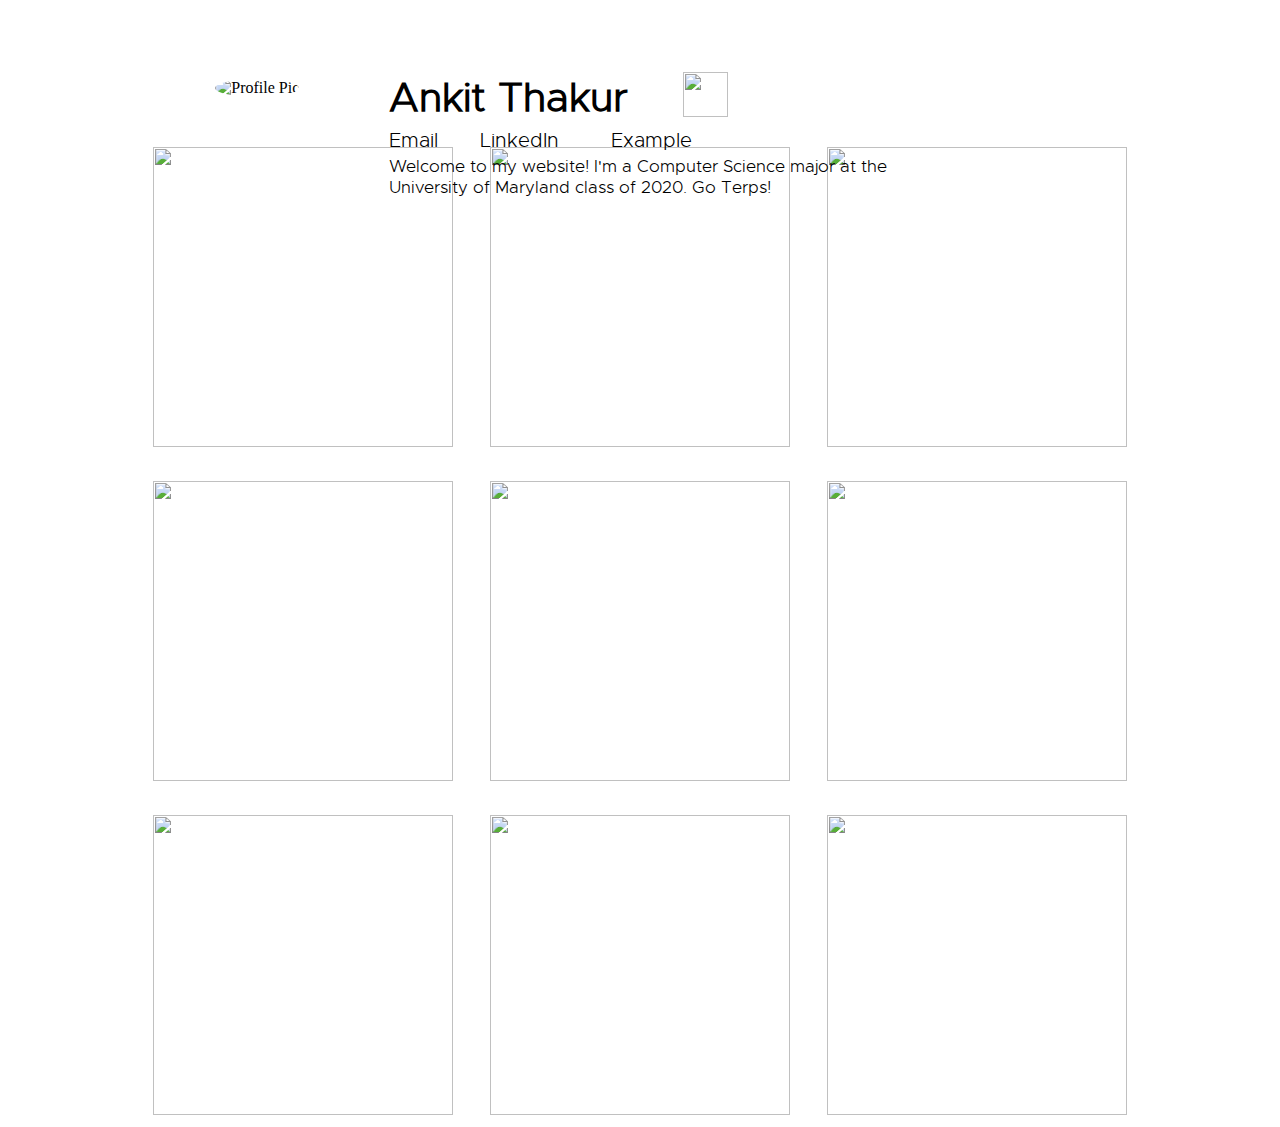
==== index.html @ dbe8eaa2 "Create index.html" ====
<!doctype html>
<html>
<head>
	<meta charset="UTF-8">
	<title>Ankit Thakur</title>
	<link href="../MyWebsite/myWebsite.css" rel="stylesheet" type="text/css">
</head>

<body>
	<div id = "wrapper">
		<div class = "header">
			<img src = "../Resumes/professional pic.png" alt = "Profile Pic" id="profile_pic"/>
				<h1 id = "name">Ankit Thakur</h1>
				<img src="verify.png" id="verify" width="30%"/>
				<div class = "slide-info">
					<p id="email">Email</p>
					<p id="linked">LinkedIn</p>
					<p id="example">Example</p>
				</div>
				<p id="description">Welcome to my website! I'm a Computer Science major at the University of Maryland class of 2020.  Go Terps!</p>
		</div>
		
		
		
	<div class = "image-grid">
		<div class = "column">
			<div  class = "img1">
				<a href = "panel1.html">
					<img src = "images/elephant.JPG"/>
					<p1>About Me</p1>
				</a>
			</div>
			<div class = "img2">
				<a href = "panel2.html">
					<img src = "images/enes.jpeg"/>
					<p2>My Coding Experience</p2>
				</a>
			</div>
			<div class = "img3">
				<img src = "images/camera.jpg"/>
				<p3>Videos</p3>
			</div>	
		</div>
		
		<div class = "column">
			<div  class = "img4">
				<a href = "panel4.html">
					<img src = "images/bigM.JPG"/>
					<p4>Education</p4>
				</a>
			</div>
			<div class = "img5">
				<a href = "panel5.html">
					<img src = "image2.jpeg"/>
					<p5>My Extra-Cirricular<br> Experiences</p5>
				</a>
			</div>
			<div class = "img6">
					<img src = "image3.PNG"/>
<!--					<img src = "images/gears.gif" class = "gears"/>-->
					<p6>Under Constuction<br>Come Back Later!</p6>
			</div>	
		</div>

		<div class = "column">
			<div  class = "img7">
				<a href = "panel7.html">
					<img src = "image1.jpg"/>
					<p7>My Skills</p7>
				</a>
			</div>
			<div class = "img8">
				<a href = "panel8.html">
					<img src = "image2.jpeg"/>
					<p8>Volunteering</p8>
				</a>
			</div>
			<div class = "img9">
				<img src = "image3.PNG"/>
				<p9>Under Constuction<br>Come Back Later!</p9>	
			</div>	
		</div>
	</div>
</div>
		
	
</body>
</html>
---- MyWebsite/myWebsite.css ----
@charset "UTF-8";

@font-face {
	font-family: 'metro-thin';
	src: url(fonts/metropolis-thin-webfont.woff) format('woff'),
}
@font-face {
	font-family: 'metro-light';
	src: url(fonts/metropolis-light-webfont.woff);
}
@font-face {
	font-family: 'metro-semibold';
	src: url(fonts/metropolis-semibold-webfont.woff) format('woff');
}
#wrapper {
	max-width: 1300px;
	margin: 0 auto;
}
.header {
	width: 80%;
	height: auto;
	margin: auto;
}

#profile_pic {
	height: 160px;
	border-radius: 50%;
	margin-left: 8%;
	margin-top: 7%;
}
#name{
	display:inline-block;
	font-family: "metro-light";
	font-size: 40px;
	position: absolute;
	margin-left: 7%;
	margin-top: 5%
}
#verify {
	height: 45px;
	width: 45px;
	margin-left: 30%;
	margin-top: 5%;
	overflow: hidden;
	object-fit:cover;
	position: absolute;
}
.slide-info {
	margin-left: 7%;
	margin-top: 7%;
	font-family: "metro-light";
	font-size: 20px;
	display: inline-flex;
	position: absolute;
	padding: 10px 0;
}
#email {
	margin-left: 0%;
}
#linked {
	margin-left: 20%;
}
#example {
	margin-left: 25%;	
}
#description{
	width: 500px;
	display:inline-block;
	font-family: "metro-light";
	font-size: 17px;
	position: absolute;
	margin-left: 7%;
	margin-top: 10%;
	padding: 20px 0;
}
.image-grid {
	width: 80%;
	display: flex;
	flex-wrap: wrap;
	margin: auto;
	margin-top: 20px;
}
.column { 
	flex: 25%;
	width:300px;
	margin: auto;
	text-align: center;
}
.column img {
	height: 300px;
	width: 300px;
	overflow: hidden;
	object-fit:cover;
	margin-top: 30px;
}
.column img:hover {
	-webkit-filter: brightness(75%) contrast(120%);
	cursor: pointer;
}

.column p1,p2,p3 {
	font-size: 17px;
/*	text-align: center;*/
	font-family: 'metro-semibold';
    color: white;
	position: absolute;
	margin-top: 170px;
	visibility: hidden;
}
.column p1{margin-left: -195px;}
.column p2{margin-left: -240px;}
.column p3{margin-left: -180px;}

.img1:hover p1 { visibility: visible; }
.img2:hover p2 { visibility: visible; }
.img3:hover p3 { visibility: visible; }

.column p4,p5,p6 {
	font-size: 17px;
	text-align: center;
	font-family: 'metro-semibold';
    color: white;
	position: absolute;
	margin-top: 170px;;
	visibility: hidden;
}
.column p4{margin-left: -200px;}
.column p5{margin-left: -225px;}
.column p6{margin-left: -200px;}

.img4:hover p4 { visibility: visible; }
.img5:hover p5 { visibility: visible; }
.img6:hover p6 { visibility: visible; }

.column p7,p8,p9 {
	font-size: 17px;
	text-align: center;
	font-family: 'metro-semibold';
    color: white;
	position: absolute;
	margin-top: 170px;;
	margin-left: -250px;
	visibility: hidden;
}
.column p7{margin-left: -185px;}
.column p8{margin-left: -210px;}
.column p9{margin-left: -225px;}

.img7:hover p7 { visibility: visible; }
.img8:hover p8 { visibility: visible; }
.img9:hover p9 { visibility: visible; }
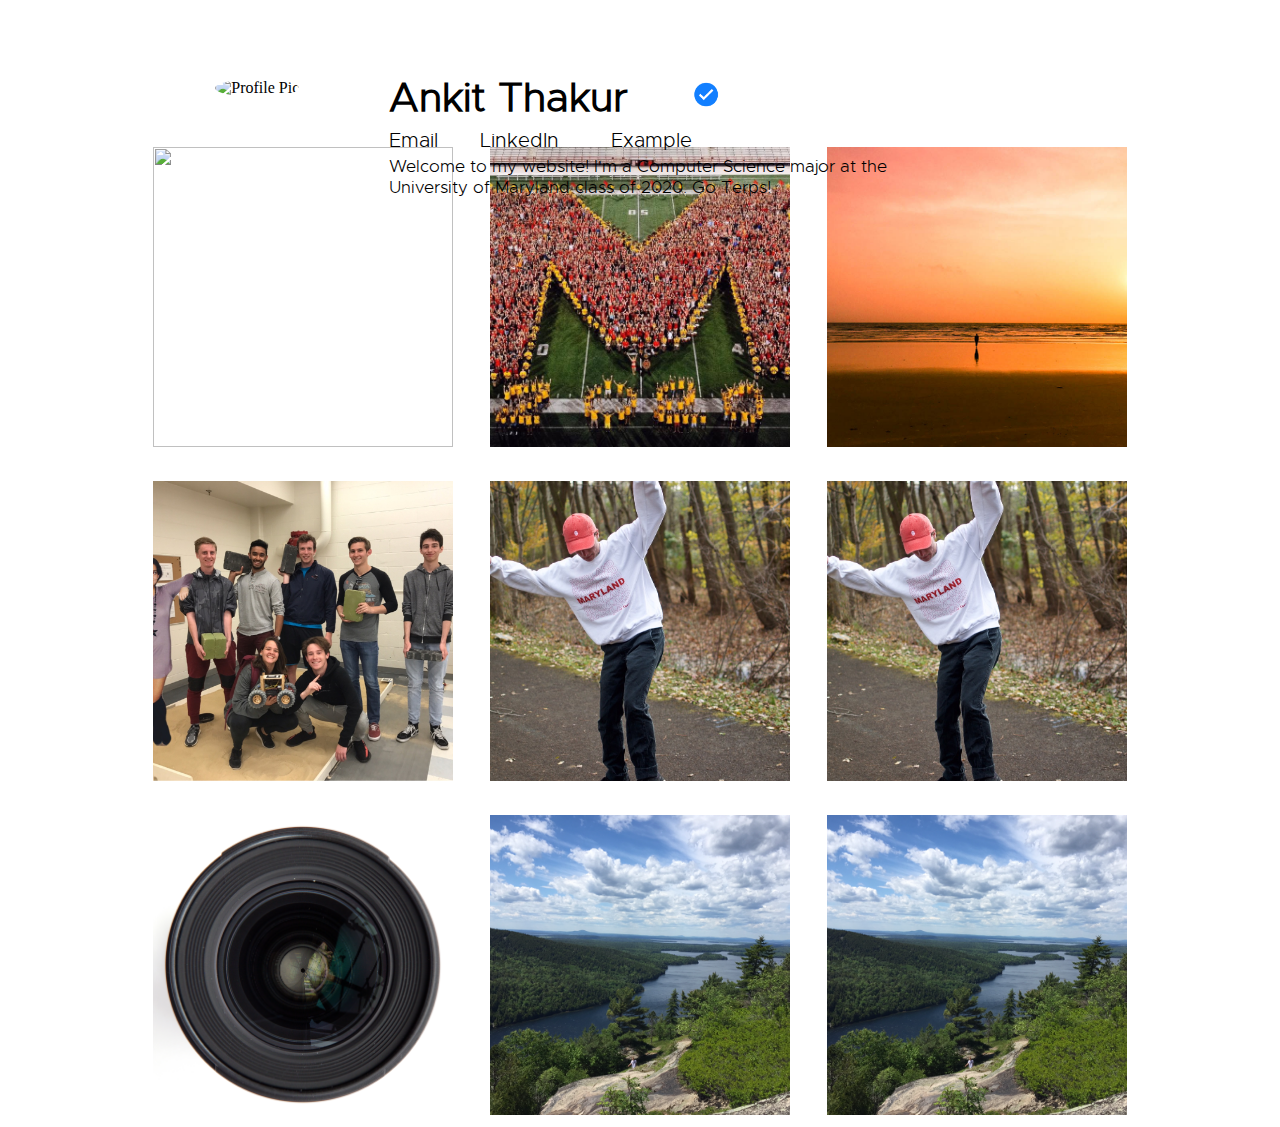
==== commit a56441f5: "Update index.html" ====
--- a/index.html
+++ b/index.html
@@ -3,7 +3,7 @@
 <head>
 	<meta charset="UTF-8">
 	<title>Ankit Thakur</title>
-	<link href="../MyWebsite/myWebsite.css" rel="stylesheet" type="text/css">
+	<link href="myWebsite.css" rel="stylesheet" type="text/css">
 </head>
 
 <body>
--- a/myWebsite.css
+++ b/myWebsite.css
@@ -0,0 +1,155 @@
+@charset "UTF-8";
+
+@font-face {
+	font-family: 'metro-thin';
+	src: url(fonts/metropolis-thin-webfont.woff) format('woff'),
+}
+@font-face {
+	font-family: 'metro-light';
+	src: url(fonts/metropolis-light-webfont.woff);
+}
+@font-face {
+	font-family: 'metro-semibold';
+	src: url(fonts/metropolis-semibold-webfont.woff) format('woff');
+}
+#wrapper {
+	max-width: 1300px;
+	margin: 0 auto;
+}
+.header {
+	width: 80%;
+	height: auto;
+	margin: auto;
+}
+
+#profile_pic {
+	height: 160px;
+	border-radius: 50%;
+	margin-left: 8%;
+	margin-top: 7%;
+}
+#name{
+	display:inline-block;
+	font-family: "metro-light";
+	font-size: 40px;
+	position: absolute;
+	margin-left: 7%;
+	margin-top: 5%
+}
+#verify {
+	height: 45px;
+	width: 45px;
+	margin-left: 30%;
+	margin-top: 5%;
+	overflow: hidden;
+	object-fit:cover;
+	position: absolute;
+}
+.slide-info {
+	margin-left: 7%;
+	margin-top: 7%;
+	font-family: "metro-light";
+	font-size: 20px;
+	display: inline-flex;
+	position: absolute;
+	padding: 10px 0;
+}
+#email {
+	margin-left: 0%;
+}
+#linked {
+	margin-left: 20%;
+}
+#example {
+	margin-left: 25%;	
+}
+#description{
+	width: 500px;
+	display:inline-block;
+	font-family: "metro-light";
+	font-size: 17px;
+	position: absolute;
+	margin-left: 7%;
+	margin-top: 10%;
+	padding: 20px 0;
+}
+.image-grid {
+	width: 80%;
+	display: flex;
+	flex-wrap: wrap;
+	margin: auto;
+	margin-top: 20px;
+}
+.column { 
+	flex: 25%;
+	width:300px;
+	margin: auto;
+	text-align: center;
+}
+.column img {
+	height: 300px;
+	width: 300px;
+	overflow: hidden;
+	object-fit:cover;
+	margin-top: 30px;
+}
+.column img:hover {
+	-webkit-filter: brightness(75%) contrast(120%);
+	cursor: pointer;
+}
+
+.column p1,p2,p3 {
+	font-size: 17px;
+/*	text-align: center;*/
+	font-family: 'metro-semibold';
+    color: white;
+	position: absolute;
+	margin-top: 170px;
+	visibility: hidden;
+}
+.column p1{margin-left: -195px;}
+.column p2{margin-left: -240px;}
+.column p3{margin-left: -180px;}
+
+.img1:hover p1 { visibility: visible; }
+.img2:hover p2 { visibility: visible; }
+.img3:hover p3 { visibility: visible; }
+
+.column p4,p5,p6 {
+	font-size: 17px;
+	text-align: center;
+	font-family: 'metro-semibold';
+    color: white;
+	position: absolute;
+	margin-top: 170px;;
+	visibility: hidden;
+}
+.column p4{margin-left: -200px;}
+.column p5{margin-left: -225px;}
+.column p6{margin-left: -200px;}
+
+.img4:hover p4 { visibility: visible; }
+.img5:hover p5 { visibility: visible; }
+.img6:hover p6 { visibility: visible; }
+
+.column p7,p8,p9 {
+	font-size: 17px;
+	text-align: center;
+	font-family: 'metro-semibold';
+    color: white;
+	position: absolute;
+	margin-top: 170px;;
+	margin-left: -250px;
+	visibility: hidden;
+}
+.column p7{margin-left: -185px;}
+.column p8{margin-left: -210px;}
+.column p9{margin-left: -225px;}
+
+.img7:hover p7 { visibility: visible; }
+.img8:hover p8 { visibility: visible; }
+.img9:hover p9 { visibility: visible; }
+
+
+
+
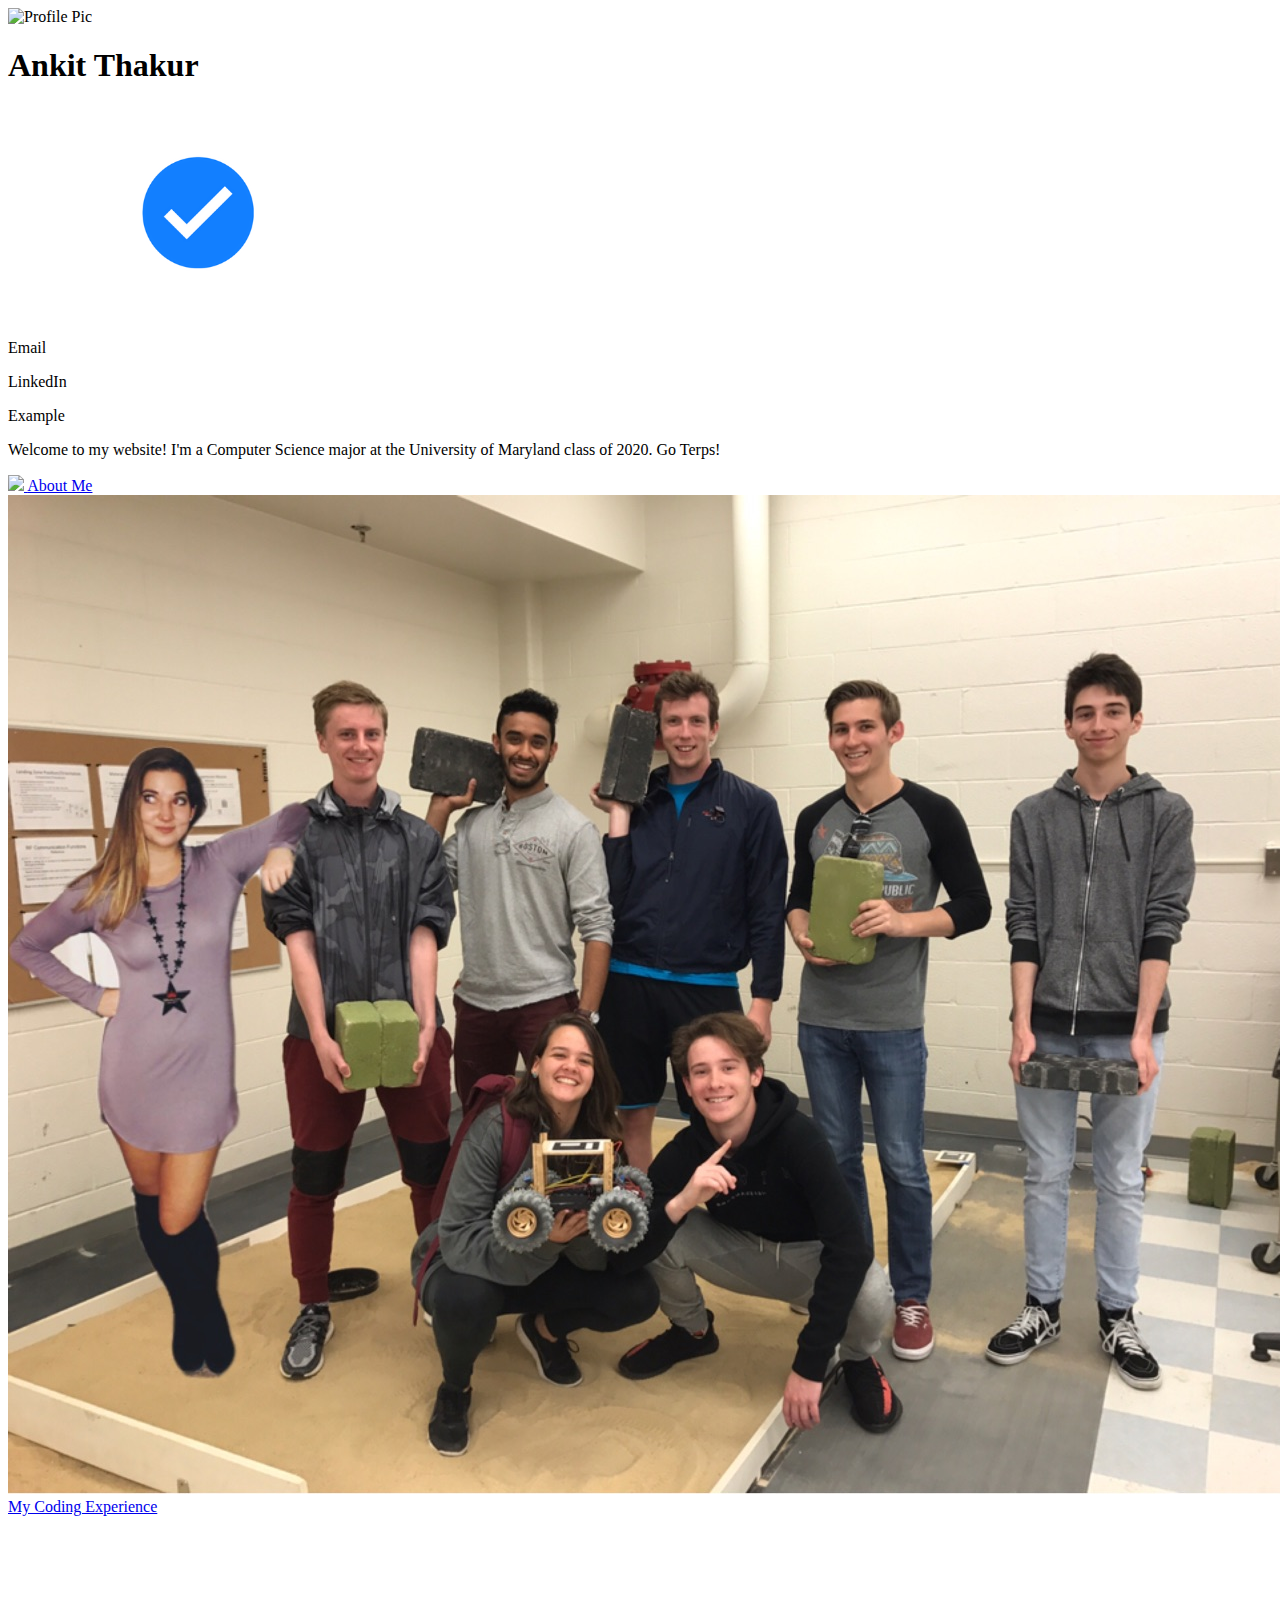
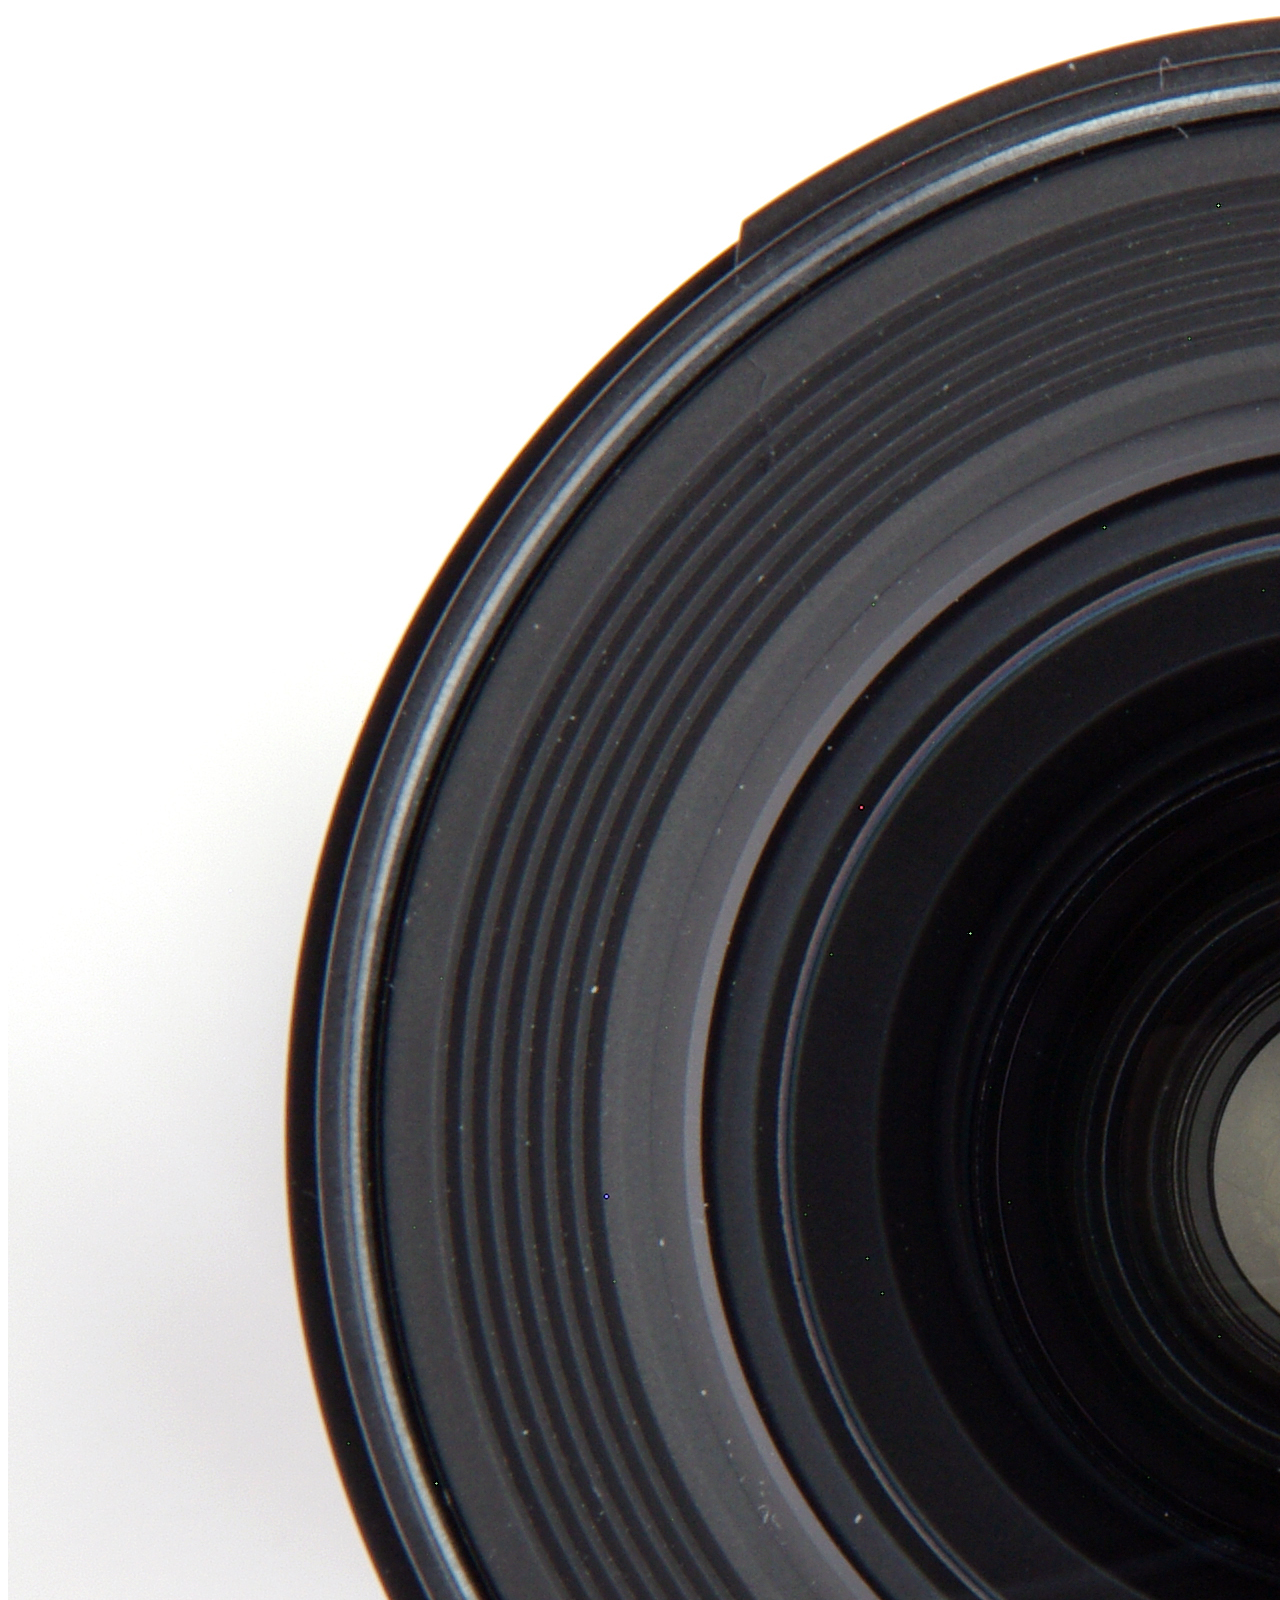
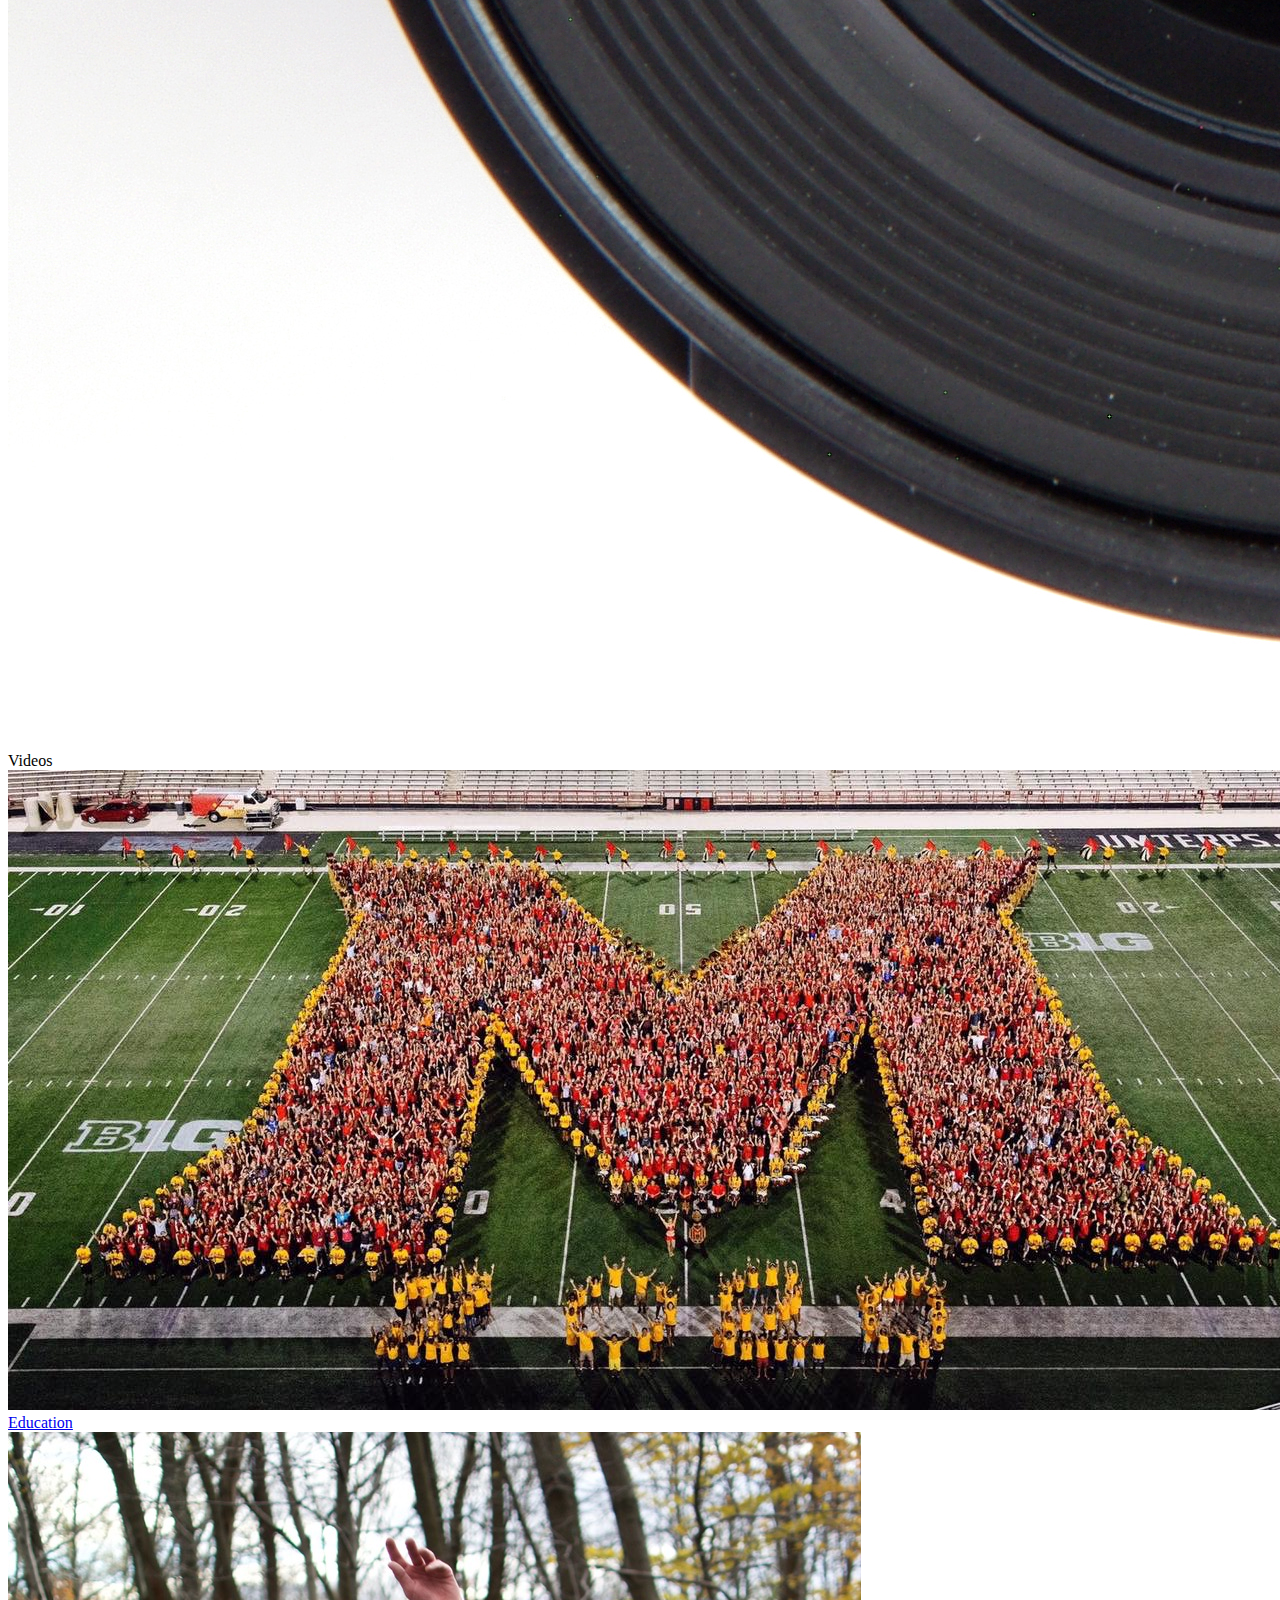
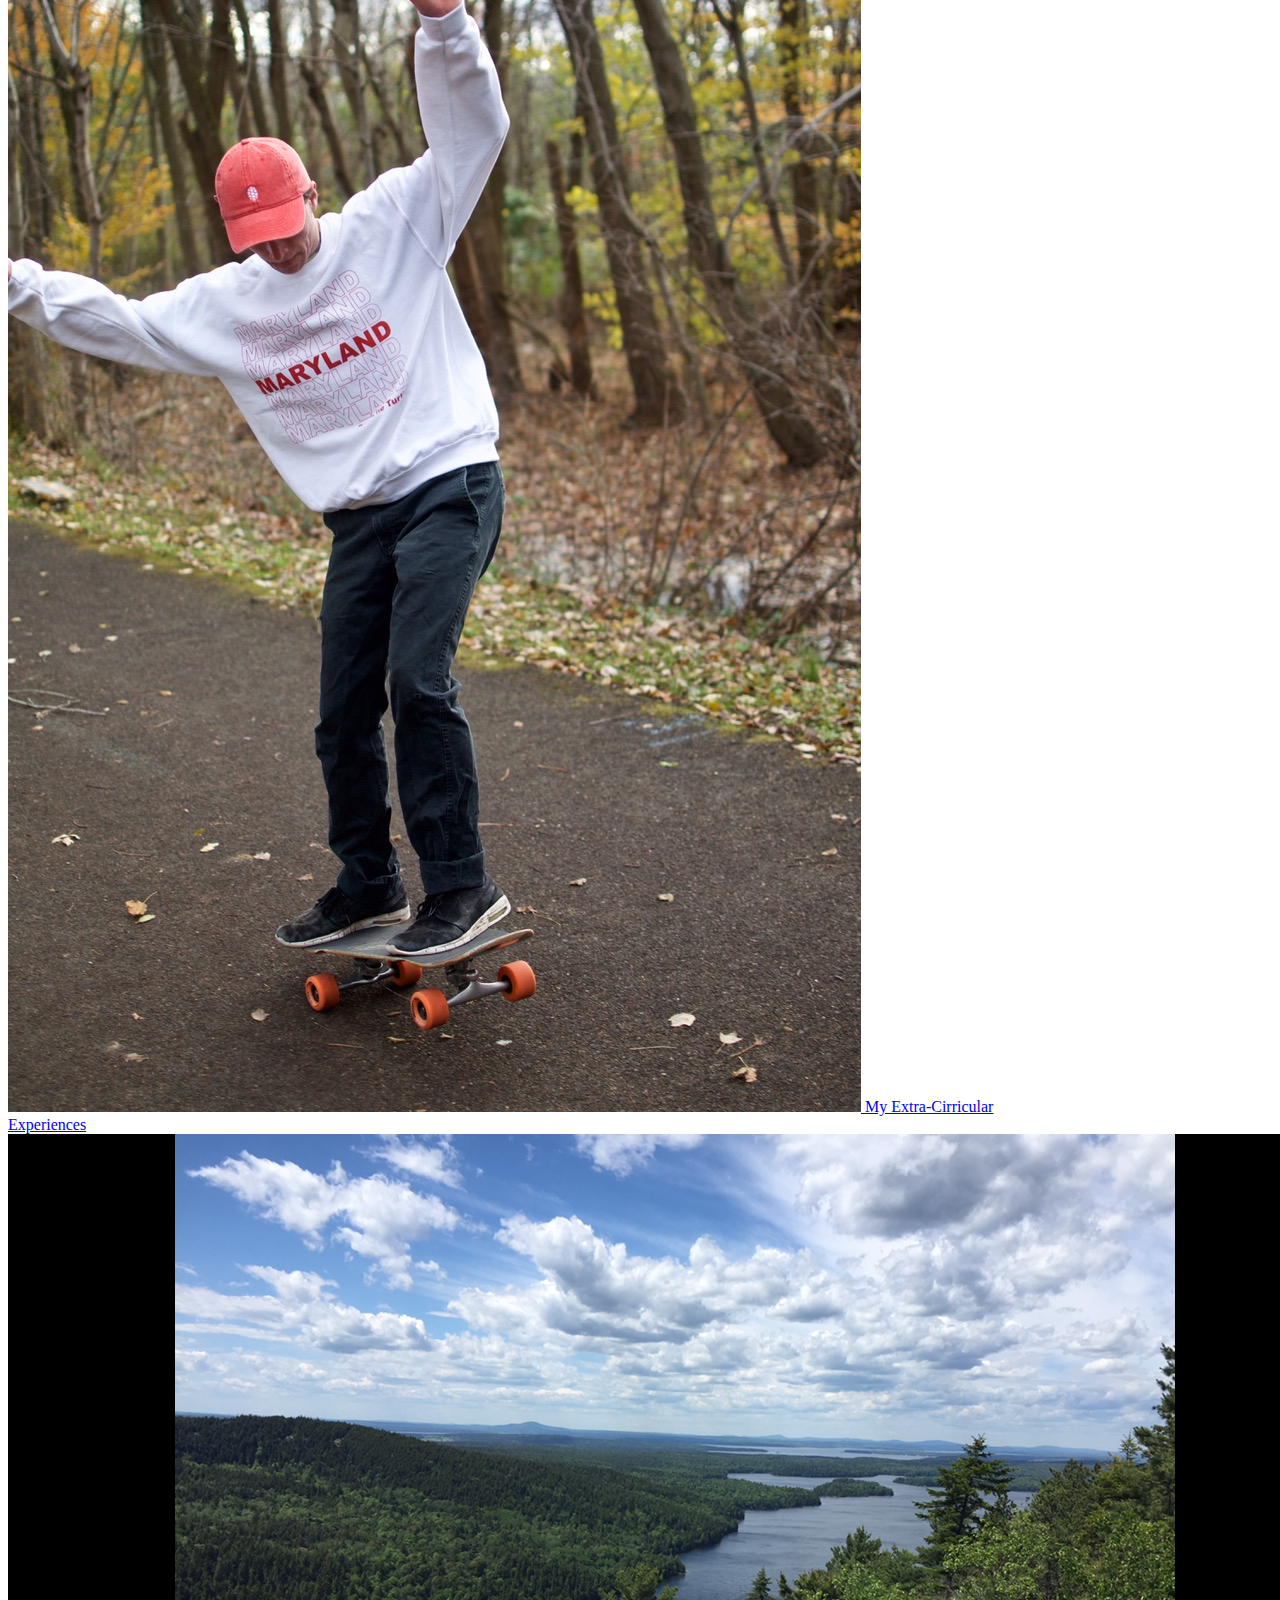
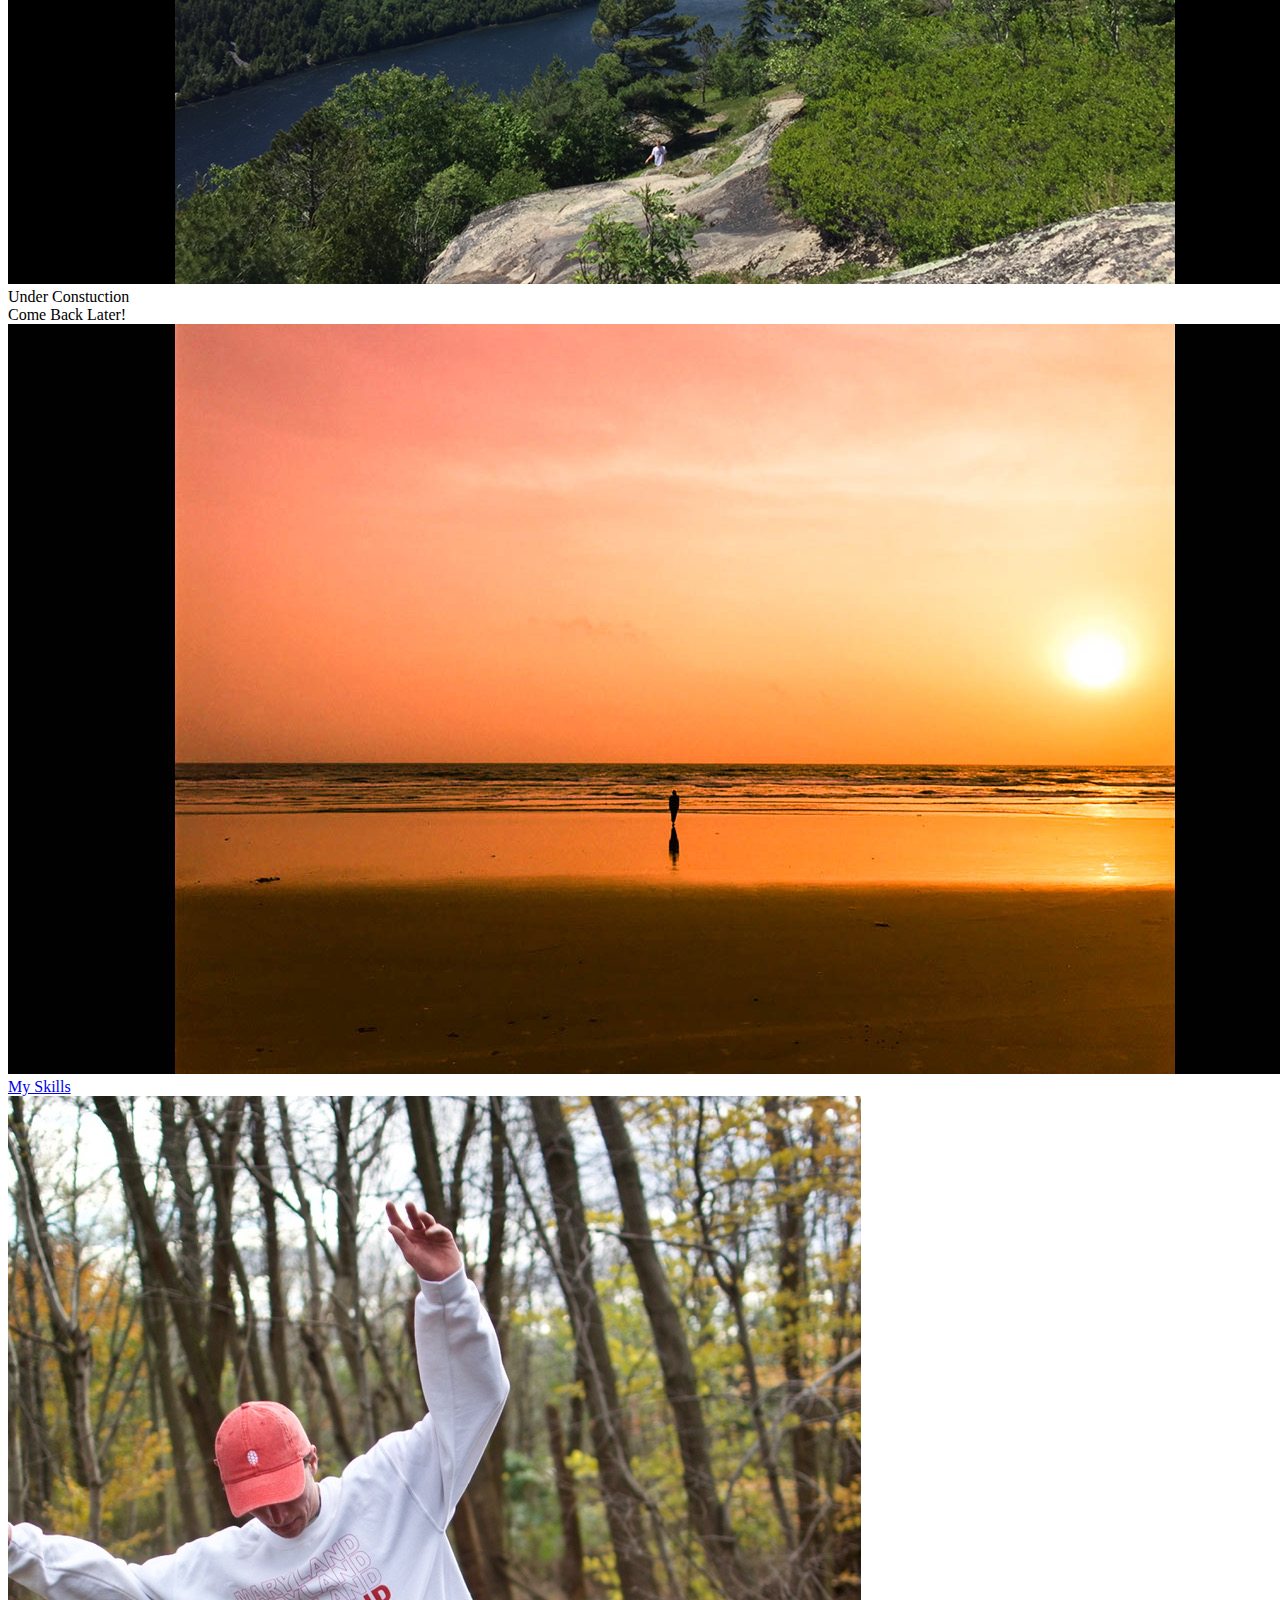
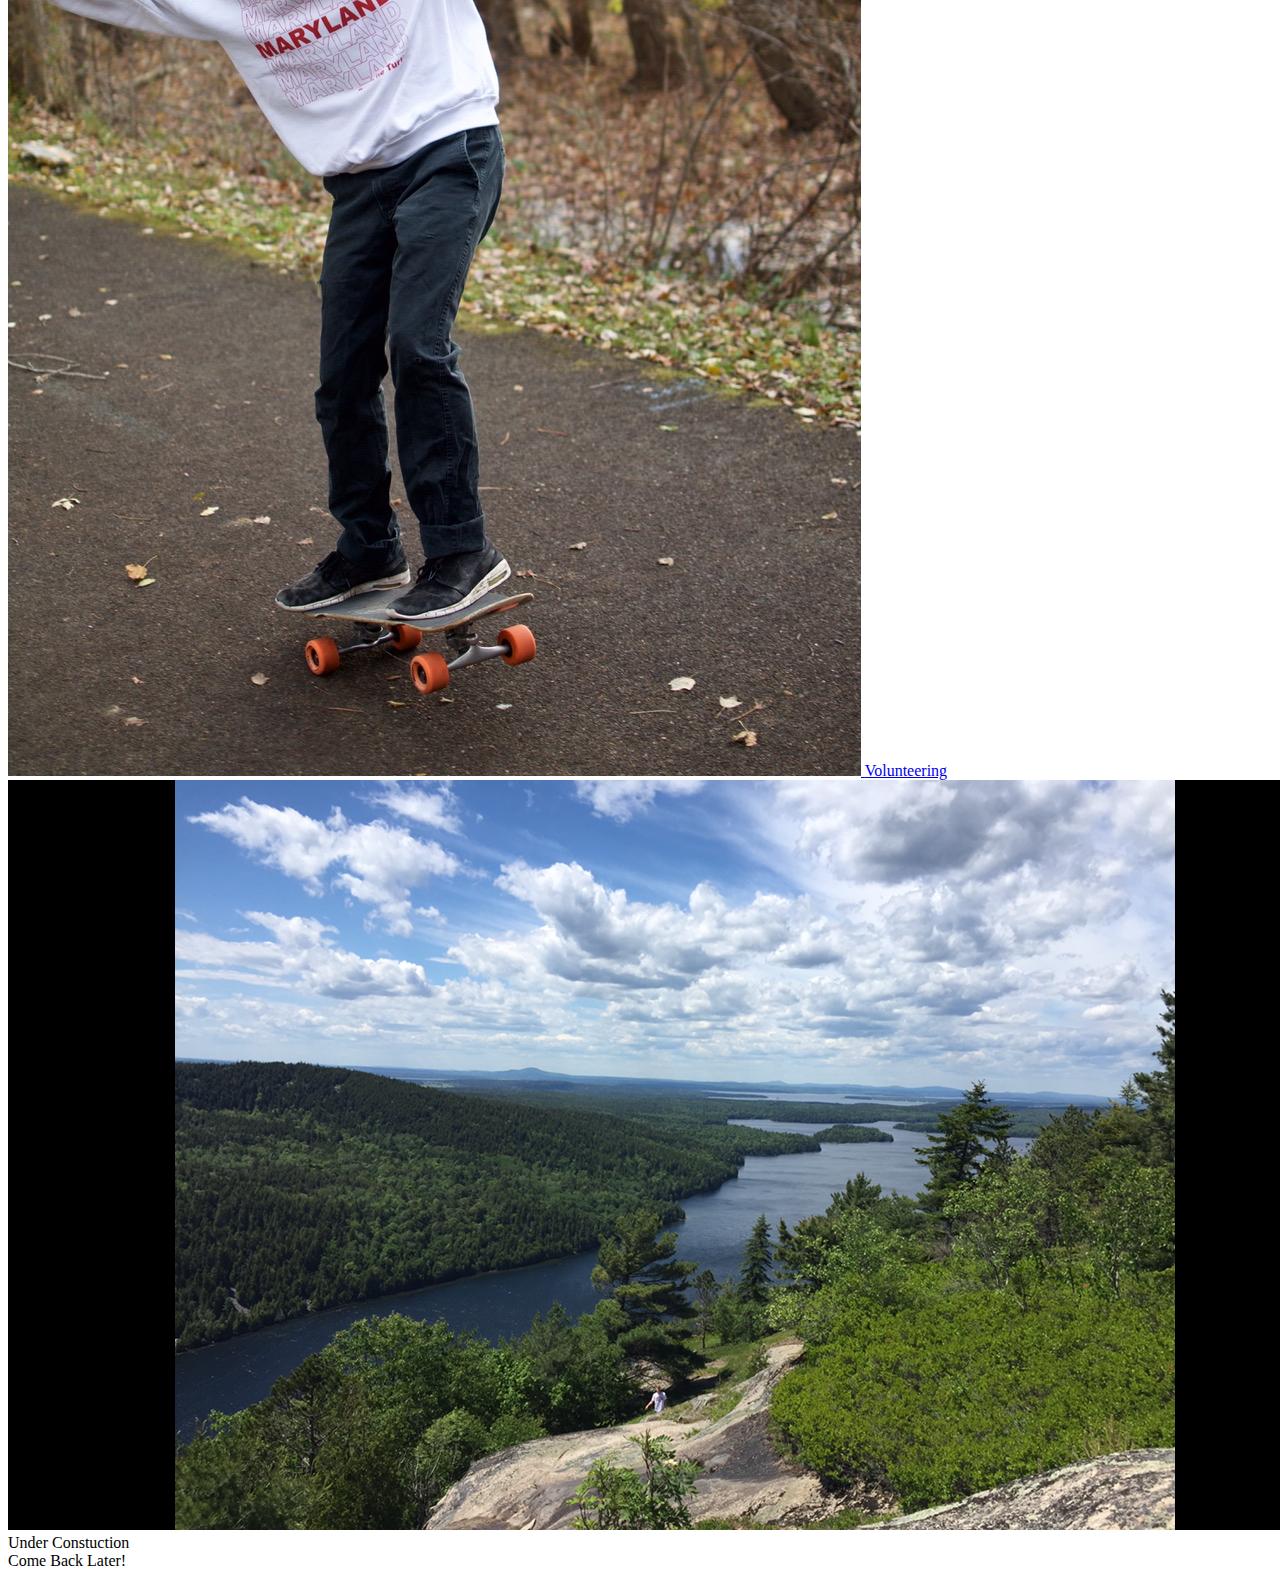
==== commit 7955397a: "Update index.html" ====
--- a/index.html
+++ b/index.html
@@ -3,7 +3,7 @@
 <head>
 	<meta charset="UTF-8">
 	<title>Ankit Thakur</title>
-	<link href="myWebsite.css" rel="stylesheet" type="text/css">
+	<link href="ankit-thakur.github.io/myWebsite.css" rel="stylesheet" type="text/css">
 </head>
 
 <body>
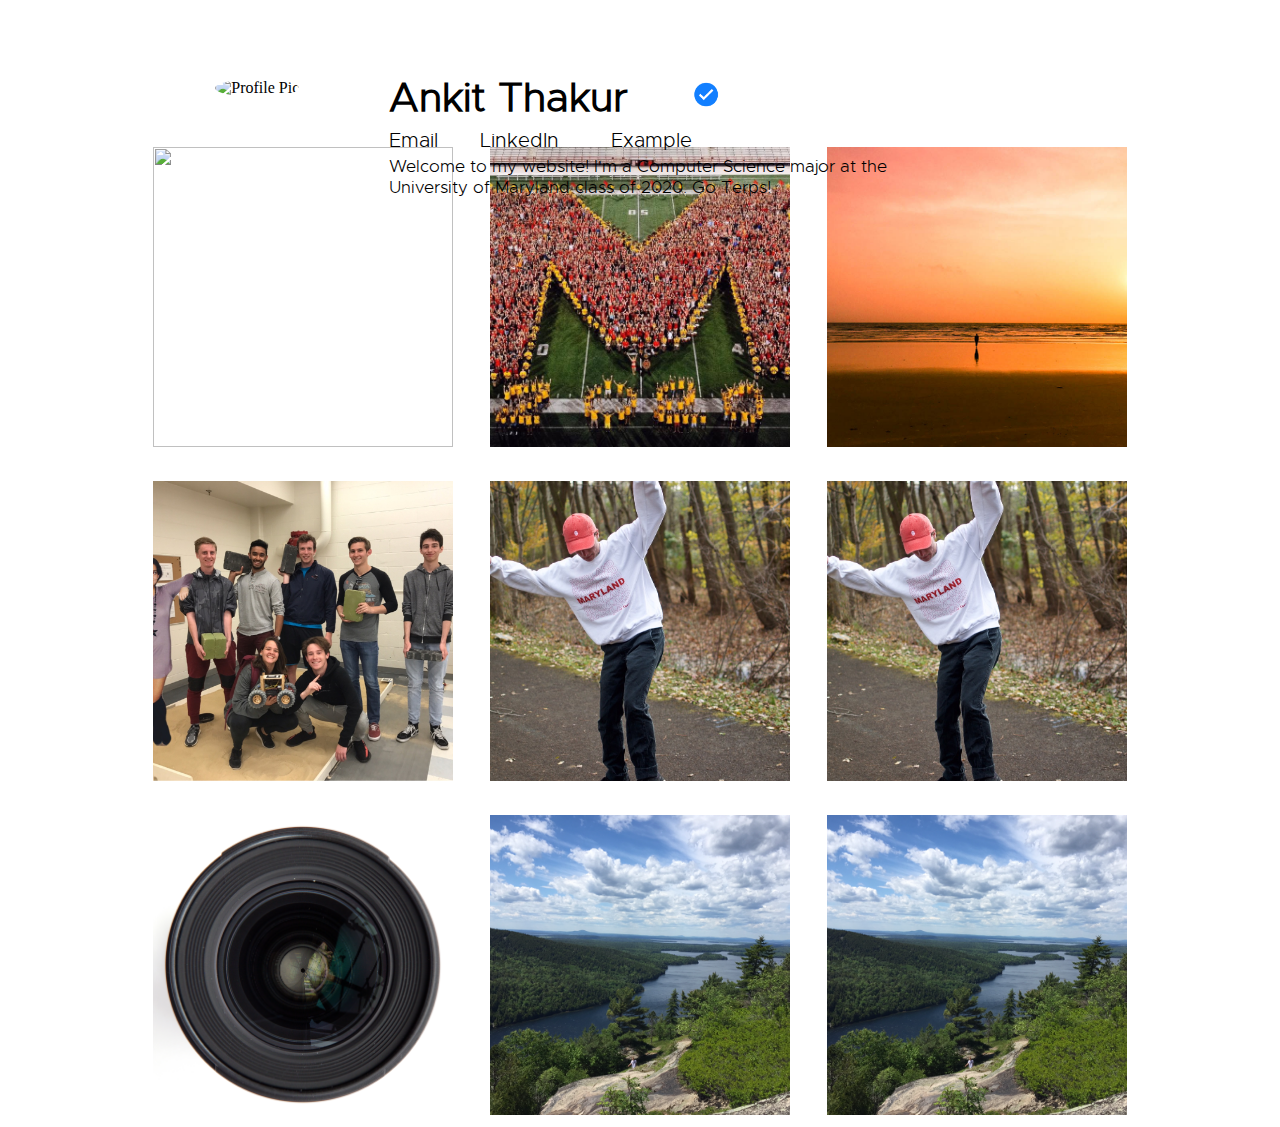
==== commit 6ec1cab2: "Update index.html" ====
--- a/index.html
+++ b/index.html
@@ -3,7 +3,7 @@
 <head>
 	<meta charset="UTF-8">
 	<title>Ankit Thakur</title>
-	<link href="ankit-thakur.github.io/myWebsite.css" rel="stylesheet" type="text/css">
+	<link href="http://ankit-thakur.github.io/myWebsite.css" rel="stylesheet" type="text/css">
 </head>
 
 <body>
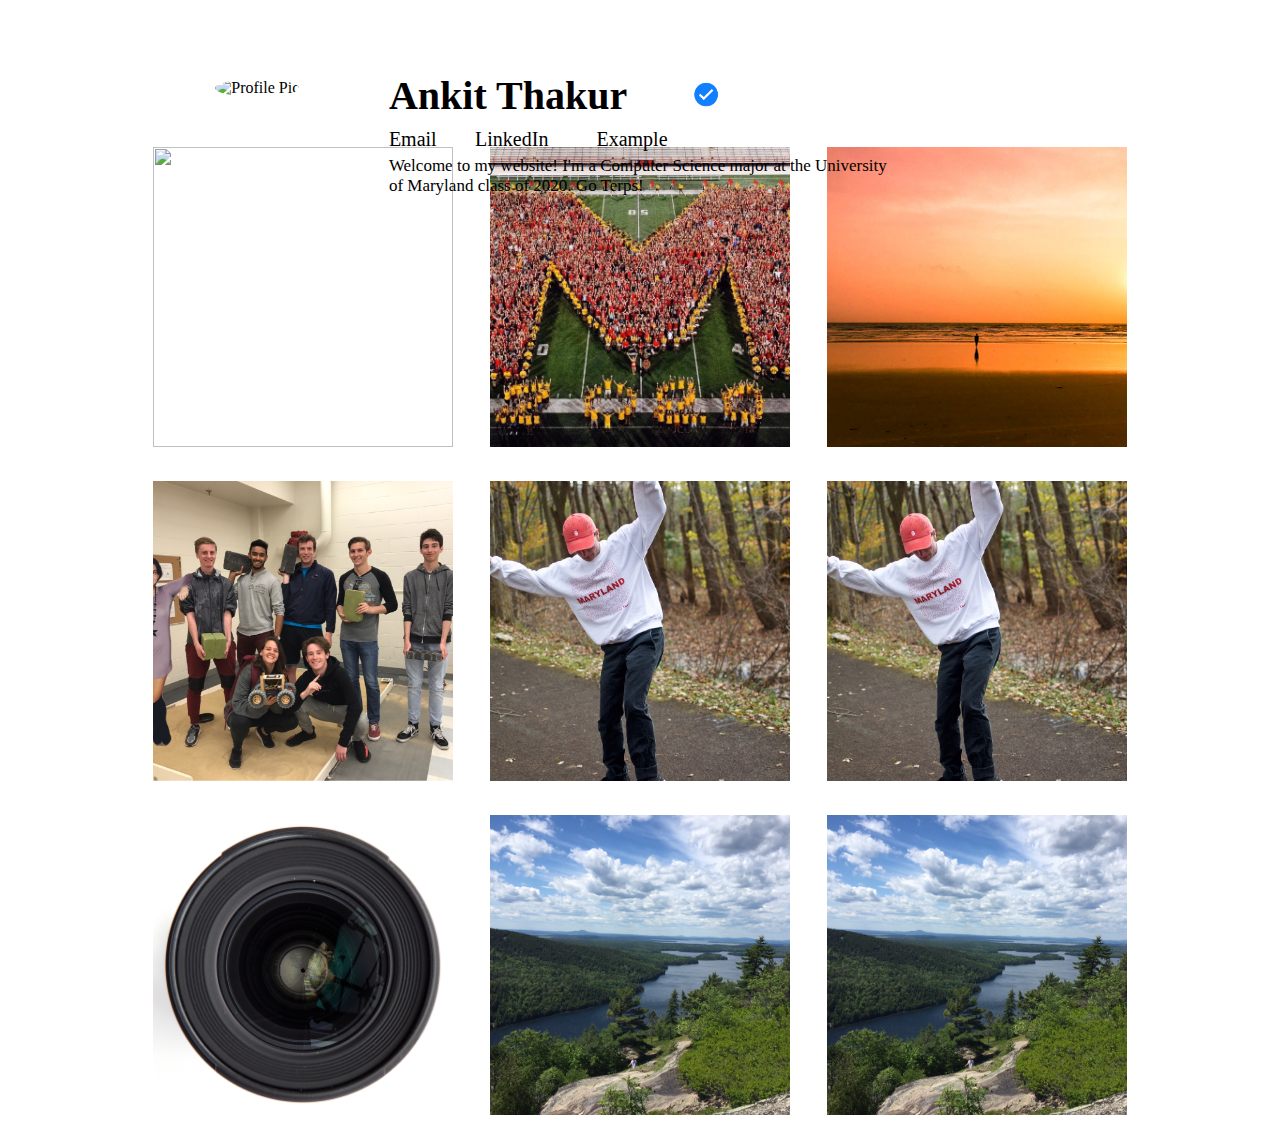
==== commit d91ff3c1: "Update index.html" ====
--- a/index.html
+++ b/index.html
@@ -3,7 +3,7 @@
 <head>
 	<meta charset="UTF-8">
 	<title>Ankit Thakur</title>
-	<link href="http://ankit-thakur.github.io/myWebsite.css" rel="stylesheet" type="text/css">
+	<link href="https://ankit-thakur.github.io/css/style.css" rel="stylesheet" type="text/css">
 </head>
 
 <body>
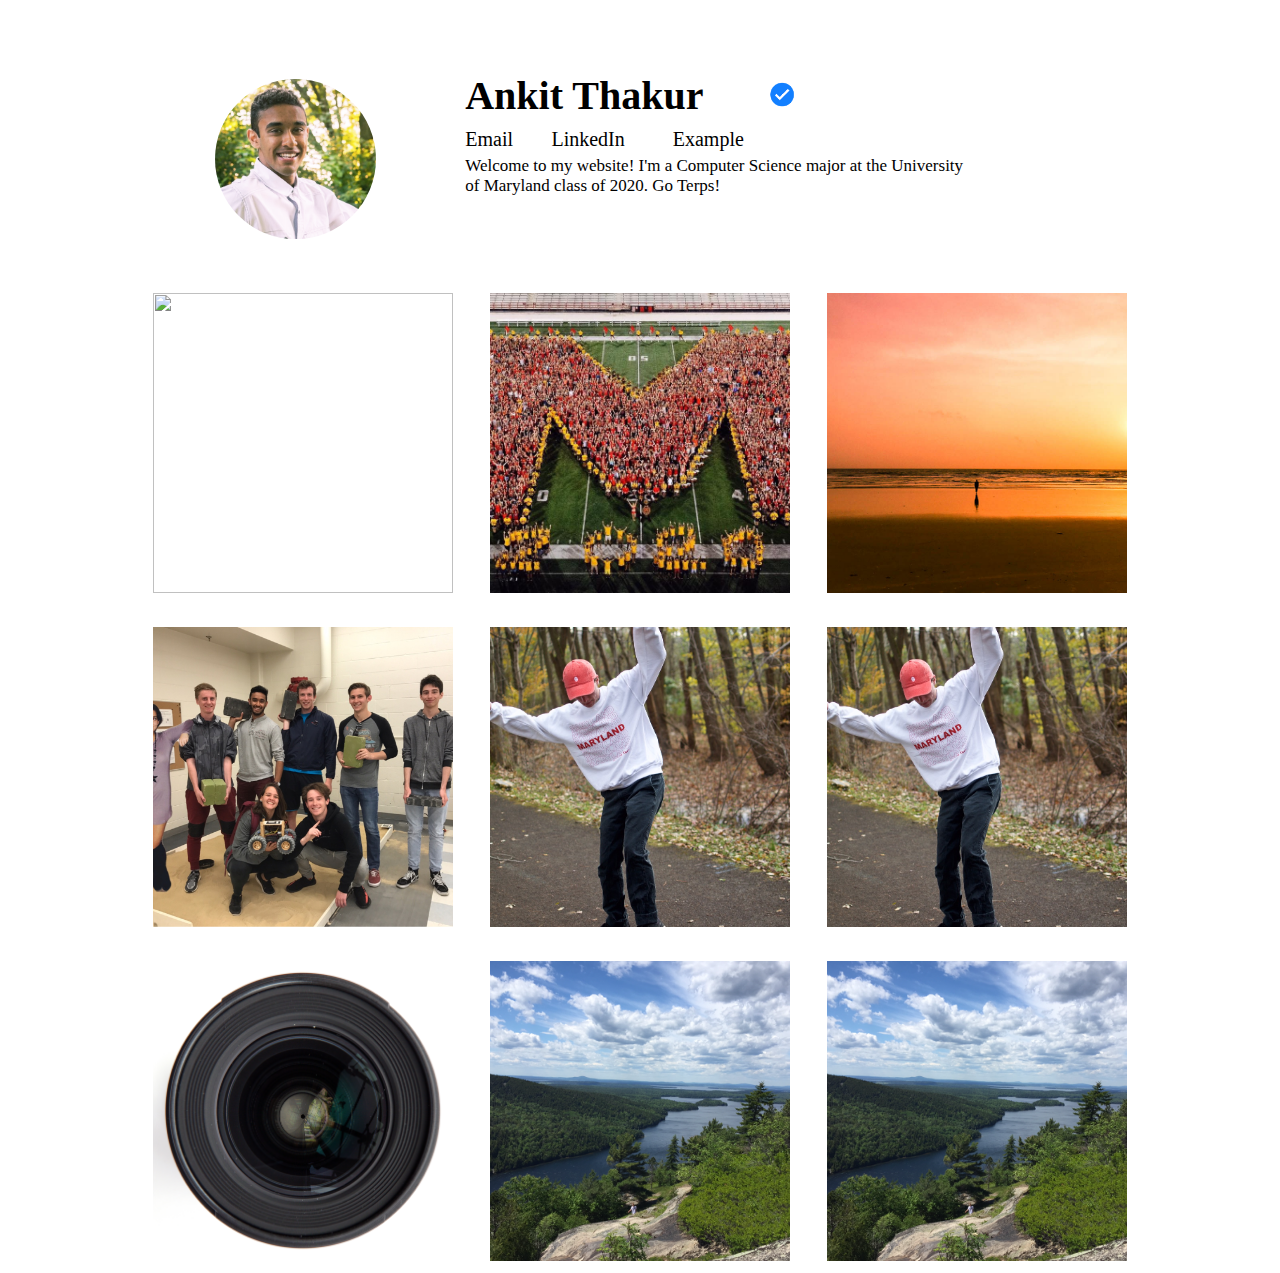
==== commit 105f860b: "Update index.html" ====
--- a/index.html
+++ b/index.html
@@ -9,7 +9,7 @@
 <body>
 	<div id = "wrapper">
 		<div class = "header">
-			<img src = "../Resumes/professional pic.png" alt = "Profile Pic" id="profile_pic"/>
+			<img src = "professional pic.png" alt = "Profile Pic" id="profile_pic"/>
 				<h1 id = "name">Ankit Thakur</h1>
 				<img src="verify.png" id="verify" width="30%"/>
 				<div class = "slide-info">
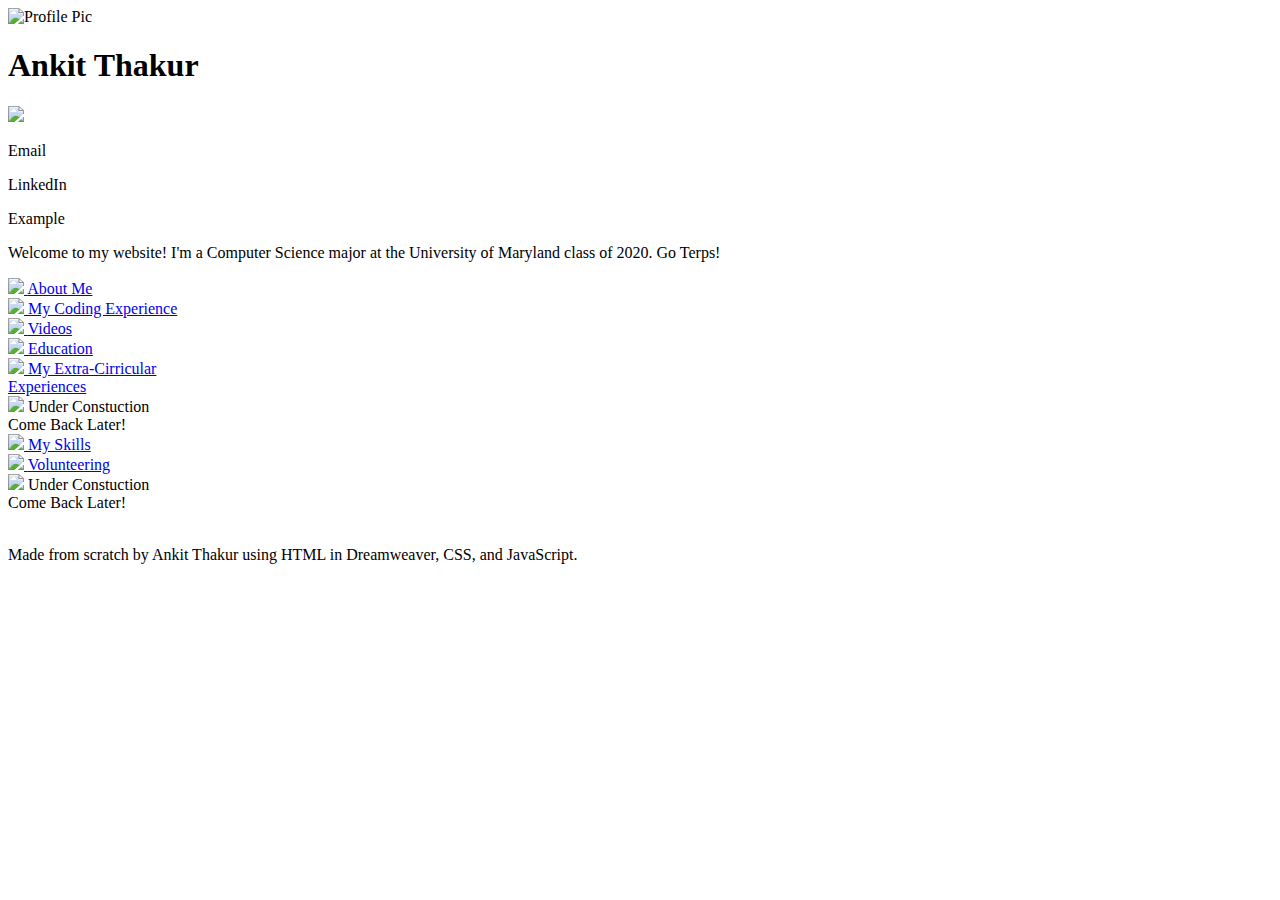
==== commit 2a02e6ab: "Create index.html" ====
--- a/index.html
+++ b/index.html
@@ -3,13 +3,13 @@
 <head>
 	<meta charset="UTF-8">
 	<title>Ankit Thakur</title>
-	<link href="https://ankit-thakur.github.io/css/style.css" rel="stylesheet" type="text/css">
+	<link href="http://ankit-thakur.github.io/css/style.css" rel="stylesheet" type="text/css">
 </head>
 
 <body>
 	<div id = "wrapper">
 		<div class = "header">
-			<img src = "professional pic.png" alt = "Profile Pic" id="profile_pic"/>
+			<img src = "../Resumes/professional pic.png" alt = "Profile Pic" id="profile_pic"/>
 				<h1 id = "name">Ankit Thakur</h1>
 				<img src="verify.png" id="verify" width="30%"/>
 				<div class = "slide-info">
@@ -37,8 +37,10 @@
 				</a>
 			</div>
 			<div class = "img3">
-				<img src = "images/camera.jpg"/>
-				<p3>Videos</p3>
+				<a href = "panel3.html">
+					<img src = "images/camera.jpg"/>
+					<p3>Videos</p3>
+				</a>
 			</div>	
 		</div>
 		
@@ -51,7 +53,7 @@
 			</div>
 			<div class = "img5">
 				<a href = "panel5.html">
-					<img src = "image2.jpeg"/>
+					<img src = "images/extracirric.jpg"/>
 					<p5>My Extra-Cirricular<br> Experiences</p5>
 				</a>
 			</div>
@@ -71,7 +73,7 @@
 			</div>
 			<div class = "img8">
 				<a href = "panel8.html">
-					<img src = "image2.jpeg"/>
+					<img src = "images/golden.jpg"/>
 					<p8>Volunteering</p8>
 				</a>
 			</div>
@@ -82,6 +84,7 @@
 		</div>
 	</div>
 </div>
+	<br><p> Made from scratch by Ankit Thakur using HTML in Dreamweaver, CSS, and JavaScript. </p>
 		
 	
 </body>
